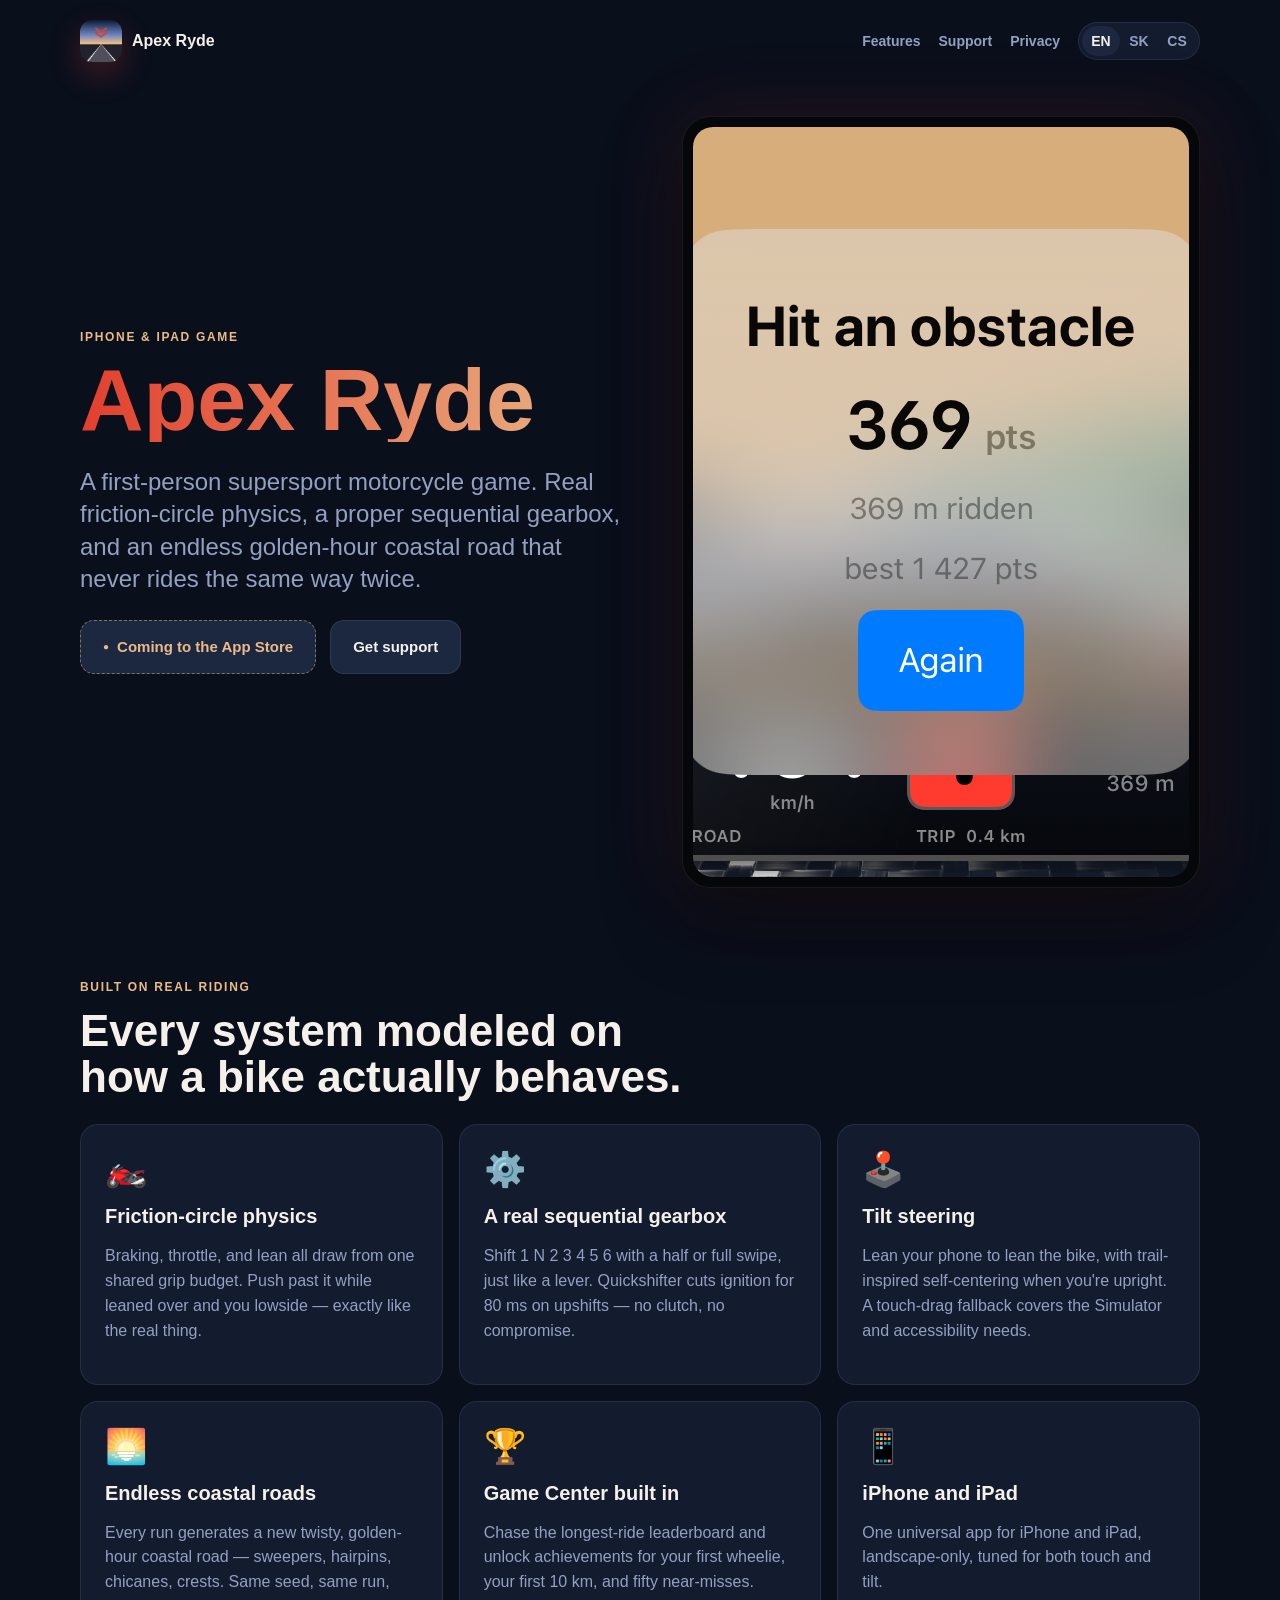
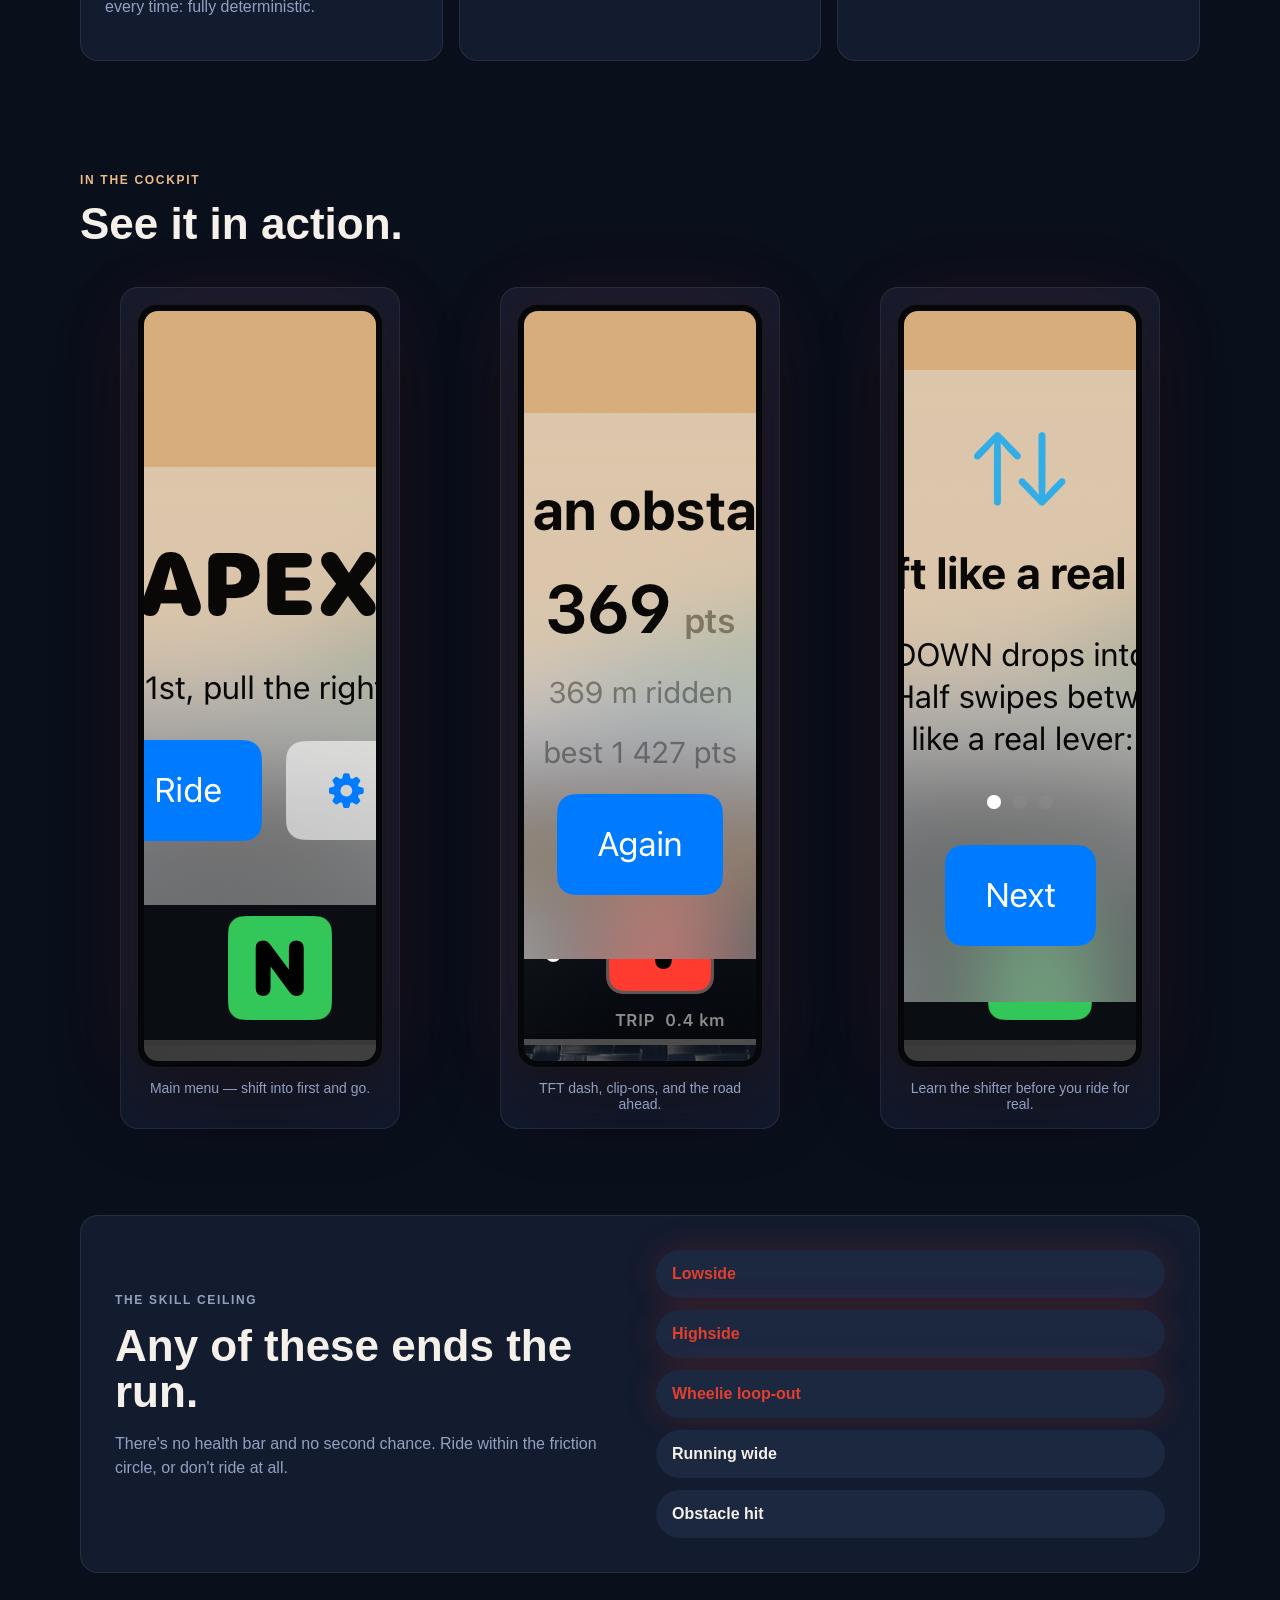
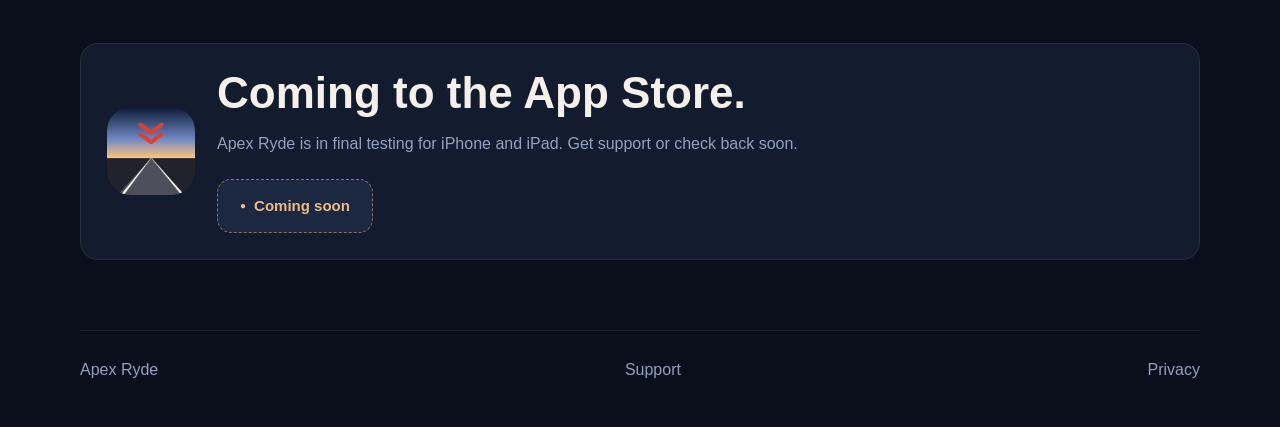
==== index.html @ 5a42903c "Add index.html: Apex Ryde homepage" ====
<!doctype html>
<html lang="en">
  <head>
    <meta charset="utf-8">
    <meta name="viewport" content="width=device-width, initial-scale=1">
    <title>Apex Ryde | First-Person Motorcycle Game for iPhone & iPad</title>
    <meta name="description" content="Apex Ryde is a first-person supersport motorcycle game for iPhone and iPad with real friction-circle physics, a sequential gearbox, tilt steering, and endless procedural coastal roads.">
    <meta name="robots" content="index, follow">
    <meta name="theme-color" content="#0a0f1c">
    <link rel="canonical" href="https://apex-ryde-ios.netlify.app/">
    <meta property="og:site_name" content="Apex Ryde">
    <meta property="og:title" content="Apex Ryde | First-Person Motorcycle Game for iPhone & iPad">
    <meta property="og:description" content="Real friction-circle physics, a sequential gearbox, tilt steering, and endless procedural coastal roads.">
    <meta property="og:type" content="website">
    <meta property="og:url" content="https://apex-ryde-ios.netlify.app/">
    <meta property="og:image" content="https://apex-ryde-ios.netlify.app/assets/og-image.png">
    <meta property="og:image:width" content="1200">
    <meta property="og:image:height" content="630">
    <meta property="og:image:alt" content="Apex Ryde — first-person motorcycle game">
    <meta name="twitter:card" content="summary_large_image">
    <meta name="twitter:title" content="Apex Ryde | First-Person Motorcycle Game for iPhone & iPad">
    <meta name="twitter:description" content="Real friction-circle physics, a sequential gearbox, tilt steering, and endless procedural coastal roads.">
    <meta name="twitter:image" content="https://apex-ryde-ios.netlify.app/assets/og-image.png">
    <link rel="icon" href="assets/icon.png">
    <link rel="apple-touch-icon" href="assets/icon.png">
    <link rel="stylesheet" href="styles.css">
    <script type="application/ld+json">
      {
        "@context": "https://schema.org",
        "@type": "SoftwareApplication",
        "name": "Apex Ryde",
        "applicationCategory": "GameApplication",
        "operatingSystem": "iOS",
        "description": "Apex Ryde is a first-person supersport motorcycle game for iPhone and iPad with real friction-circle physics, a sequential gearbox, tilt steering, and endless procedural coastal roads.",
        "image": "https://apex-ryde-ios.netlify.app/assets/icon.png",
        "url": "https://apex-ryde-ios.netlify.app/"
      }
    </script>
    <!--
      Once Apex Ryde ships on the App Store, add an "offers" block above with
      the real numeric app id, e.g.:
      "offers": { "@type": "Offer", "url": "https://apps.apple.com/app/idXXXXXXXXX", "price": "0", "priceCurrency": "USD" }
      and swap the "Coming to the App Store" badges below for real <a> links
      to that same URL.
    -->
  </head>
  <body data-page="home">
    <header class="site-header">
      <a aria-label="Apex Ryde home" class="brand" href="/">
        <img src="assets/icon.png" alt="" class="brand-icon">
        <span>Apex Ryde</span>
      </a>
      <nav class="nav" aria-label="Main navigation">
        <a href="#features" data-i18n="nav.features">Features</a>
        <a data-i18n="nav.support" href="/support">Support</a>
        <a data-i18n="nav.privacy" href="/privacy">Privacy</a>
        <div class="language-switch" aria-label="Language">
          <button type="button" data-lang="en">EN</button>
          <button type="button" data-lang="sk">SK</button>
          <button type="button" data-lang="cs">CS</button>
        </div>
      </nav>
    </header>

    <main>
      <section class="hero">
        <div class="hero-copy">
          <p class="eyebrow" data-i18n="hero.eyebrow">iPhone & iPad game</p>
          <h1 data-i18n="hero.title">Apex Ryde</h1>
          <p class="hero-text" data-i18n="hero.text">A first-person supersport motorcycle game. Real friction-circle physics, a proper sequential gearbox, and an endless golden-hour coastal road that never rides the same way twice.</p>
          <div class="hero-actions">
            <span class="button badge pending" data-i18n="hero.cta" aria-disabled="true">Coming to the App Store</span>
            <a class="button secondary" data-i18n="hero.support" href="/support">Get support</a>
          </div>
        </div>
        <figure class="device-frame">
          <img src="assets/screenshots/riding.png" alt="First-person cockpit view of Apex Ryde: TFT dash, clip-on handlebars, and a twisty golden-hour coastal road ahead." width="1334" height="750" loading="eager">
        </figure>
      </section>

      <section id="features" class="section">
        <div class="section-heading">
          <p class="eyebrow" data-i18n="features.eyebrow">Built on real riding</p>
          <h2 data-i18n="features.title">Every system modeled on how a bike actually behaves.</h2>
        </div>
        <div class="feature-grid">
          <article class="feature-card">
            <span class="feature-icon" aria-hidden="true">🏍️</span>
            <h3 data-i18n="features.physics.title">Friction-circle physics</h3>
            <p data-i18n="features.physics.text">Braking, throttle, and lean all draw from one shared grip budget. Push past it while leaned over and you lowside — exactly like the real thing.</p>
          </article>
          <article class="feature-card">
            <span class="feature-icon" aria-hidden="true">⚙️</span>
            <h3 data-i18n="features.gearbox.title">A real sequential gearbox</h3>
            <p data-i18n="features.gearbox.text">Shift 1 N 2 3 4 5 6 with a half or full swipe, just like a lever. Quickshifter cuts ignition for 80 ms on upshifts — no clutch, no compromise.</p>
          </article>
          <article class="feature-card">
            <span class="feature-icon" aria-hidden="true">🕹️</span>
            <h3 data-i18n="features.steering.title">Tilt steering</h3>
            <p data-i18n="features.steering.text">Lean your phone to lean the bike, with trail-inspired self-centering when you're upright. A touch-drag fallback covers the Simulator and accessibility needs.</p>
          </article>
          <article class="feature-card">
            <span class="feature-icon" aria-hidden="true">🌅</span>
            <h3 data-i18n="features.roads.title">Endless coastal roads</h3>
            <p data-i18n="features.roads.text">Every run generates a new twisty, golden-hour coastal road — sweepers, hairpins, chicanes, crests. Same seed, same run, every time: fully deterministic.</p>
          </article>
          <article class="feature-card">
            <span class="feature-icon" aria-hidden="true">🏆</span>
            <h3 data-i18n="features.gamecenter.title">Game Center built in</h3>
            <p data-i18n="features.gamecenter.text">Chase the longest-ride leaderboard and unlock achievements for your first wheelie, your first 10 km, and fifty near-misses.</p>
          </article>
          <article class="feature-card">
            <span class="feature-icon" aria-hidden="true">📱</span>
            <h3 data-i18n="features.universal.title">iPhone and iPad</h3>
            <p data-i18n="features.universal.text">One universal app for iPhone and iPad, landscape-only, tuned for both touch and tilt.</p>
          </article>
        </div>
      </section>

      <section id="screenshots" class="section">
        <div class="section-heading">
          <p class="eyebrow" data-i18n="gallery.eyebrow">In the cockpit</p>
          <h2 data-i18n="gallery.title">See it in action.</h2>
        </div>
        <div class="gallery-grid">
          <figure class="gallery-card">
            <div class="device-frame">
              <img src="assets/screenshots/menu.png" alt="Apex Ryde main menu overlaying the cockpit, with a Ride button and a shift-into-first tutorial hint." width="1334" height="750" loading="lazy">
            </div>
            <figcaption data-i18n="gallery.menu.caption">Main menu — shift into first and go.</figcaption>
          </figure>
          <figure class="gallery-card">
            <div class="device-frame">
              <img src="assets/screenshots/riding.png" alt="Crash summary screen showing distance ridden and best score, over the cockpit and coastal road." width="1334" height="750" loading="lazy">
            </div>
            <figcaption data-i18n="gallery.riding.caption">TFT dash, clip-ons, and the road ahead.</figcaption>
          </figure>
          <figure class="gallery-card">
            <div class="device-frame">
              <img src="assets/screenshots/tutorial.png" alt="In-game tutorial explaining the sequential shifter: full swipe changes gear, half swipe finds neutral." width="1334" height="750" loading="lazy">
            </div>
            <figcaption data-i18n="gallery.tutorial.caption">Learn the shifter before you ride for real.</figcaption>
          </figure>
        </div>
      </section>

      <section class="split-section">
        <div>
          <p class="eyebrow" data-i18n="skill.eyebrow">The skill ceiling</p>
          <h2 data-i18n="skill.title">Any of these ends the run.</h2>
          <p data-i18n="skill.text">There's no health bar and no second chance. Ride within the friction circle, or don't ride at all.</p>
        </div>
        <div class="tag-list">
          <span class="tag severe" data-i18n="skill.lowside">Lowside</span>
          <span class="tag severe" data-i18n="skill.highside">Highside</span>
          <span class="tag severe" data-i18n="skill.loopout">Wheelie loop-out</span>
          <span class="tag" data-i18n="skill.wide">Running wide</span>
          <span class="tag" data-i18n="skill.obstacle">Obstacle hit</span>
        </div>
      </section>

      <section id="download" class="download">
        <img src="assets/icon.png" alt="" class="download-icon">
        <div>
          <h2 data-i18n="download.title">Coming to the App Store.</h2>
          <p data-i18n="download.text">Apex Ryde is in final testing for iPhone and iPad. Get support or check back soon.</p>
          <span class="button badge pending inline-button" data-i18n="download.button" aria-disabled="true">Coming soon</span>
        </div>
      </section>
    </main>

    <footer class="footer">
      <span>Apex Ryde</span>
      <a data-i18n="footer.support" href="/support">Support</a>
      <a data-i18n="footer.privacy" href="/privacy">Privacy</a>
    </footer>

    <script src="script.js"></script>
  </body>
</html>
---- styles.css ----
:root {
  color-scheme: dark;
  --bg: #0a0f1c;
  --surface: #131b2e;
  --surface-high: #1c2740;
  --text: #f5f1ea;
  --muted: #93a0c2;
  --accent: #e23f2e;
  --gold: #eabb89;
  --asphalt: #4e4f5a;
  --line: rgba(255, 255, 255, 0.08);
  --radius: 18px;
  font-family: -apple-system, BlinkMacSystemFont, "SF Pro Text", "Segoe UI", Roboto, Helvetica, Arial, sans-serif;
}

* {
  box-sizing: border-box;
}

html {
  scroll-behavior: smooth;
}

body {
  margin: 0;
  background: var(--bg);
  color: var(--text);
  min-height: 100vh;
}

a {
  color: inherit;
  text-decoration: none;
}

img {
  max-width: 100%;
  display: block;
}

.site-header {
  width: min(1120px, calc(100% - 32px));
  margin: 0 auto;
  padding: 20px 0;
  display: flex;
  align-items: center;
  justify-content: space-between;
  gap: 20px;
}

.brand {
  display: inline-flex;
  align-items: center;
  gap: 10px;
  font-weight: 800;
}

.brand-icon {
  width: 42px;
  height: 42px;
  border-radius: 12px;
  box-shadow: 0 12px 30px rgba(226, 63, 46, 0.25);
}

.nav {
  display: flex;
  align-items: center;
  gap: 18px;
  color: var(--muted);
  font-size: 14px;
  font-weight: 700;
}

.nav a:hover {
  color: var(--text);
}

.language-switch {
  display: inline-flex;
  background: var(--surface);
  border: 1px solid var(--line);
  border-radius: 999px;
  padding: 3px;
}

.language-switch button {
  width: 38px;
  height: 30px;
  border: 0;
  border-radius: 999px;
  background: transparent;
  color: var(--muted);
  font: inherit;
  cursor: pointer;
}

.language-switch button.active {
  background: var(--surface-high);
  color: var(--text);
}

.hero {
  width: min(1120px, calc(100% - 32px));
  margin: 0 auto;
  display: grid;
  grid-template-columns: minmax(0, 1fr) minmax(360px, 0.95fr);
  align-items: center;
  gap: 56px;
  padding: 18px 0 34px;
}

.eyebrow {
  margin: 0 0 14px;
  color: var(--gold);
  font-size: 12px;
  font-weight: 900;
  letter-spacing: 0.14em;
  text-transform: uppercase;
}

.hero-copy h1,
.support-hero h1 {
  margin: 0;
  font-size: clamp(48px, 9vw, 88px);
  line-height: 0.95;
  background: linear-gradient(90deg, var(--accent), var(--gold));
  color: transparent;
  background-clip: text;
  -webkit-background-clip: text;
}

.hero-text,
.support-hero p {
  color: var(--muted);
  font-size: clamp(18px, 2.6vw, 24px);
  line-height: 1.35;
  max-width: 560px;
}

.hero-actions {
  display: flex;
  gap: 14px;
  flex-wrap: wrap;
  margin-top: 22px;
}

.button {
  display: inline-flex;
  align-items: center;
  justify-content: center;
  min-height: 54px;
  padding: 0 22px;
  border-radius: 14px;
  font-weight: 900;
  font-size: 15px;
}

.button.primary {
  background: var(--accent);
  color: white;
}

.button.secondary {
  background: var(--surface-high);
  color: var(--text);
  border: 1px solid var(--line);
}

.badge.pending {
  background: var(--surface-high);
  color: var(--gold);
  border: 1px dashed rgba(234, 187, 137, 0.5);
  cursor: default;
}

.badge.pending::before {
  content: "●";
  margin-right: 8px;
  font-size: 10px;
  color: var(--gold);
}

.inline-button {
  margin-top: 6px;
}

.device-frame {
  border: 1px solid var(--line);
  border-radius: 28px;
  padding: 10px;
  background: #05070a;
  box-shadow: 0 30px 80px rgba(0, 0, 0, 0.45), 0 0 80px rgba(226, 63, 46, 0.14);
}

.device-frame img {
  border-radius: 20px;
  width: 100%;
  aspect-ratio: 16 / 9;
  object-fit: cover;
}

.hero .device-frame {
  justify-self: center;
  width: 100%;
}

.section {
  width: min(1120px, calc(100% - 32px));
  margin: 0 auto;
  padding: 42px 0 70px;
}

.section-heading {
  max-width: 640px;
  margin-bottom: 24px;
}

h2 {
  margin: 0 0 12px;
  font-size: clamp(28px, 5vw, 44px);
  line-height: 1.05;
}

.feature-grid {
  display: grid;
  grid-template-columns: repeat(3, 1fr);
  gap: 16px;
}

.feature-card,
.support-card,
.gallery-card {
  background: var(--surface);
  border: 1px solid var(--line);
  border-radius: var(--radius);
}

.feature-card {
  padding: 24px;
}

.feature-icon {
  font-size: 34px;
}

.feature-card h3,
.support-card h2 {
  margin: 16px 0 8px;
  font-size: 20px;
}

.feature-card p,
.support-card p,
.split-section p,
.download p,
.faq p {
  color: var(--muted);
  line-height: 1.55;
}

.gallery-grid {
  display: grid;
  grid-template-columns: repeat(3, 1fr);
  gap: 20px;
}

.gallery-card {
  padding: 16px;
}

.gallery-card .device-frame {
  padding: 6px;
  border-radius: 20px;
}

.gallery-card .device-frame img {
  border-radius: 14px;
}

.gallery-card figcaption {
  margin-top: 12px;
  color: var(--muted);
  font-size: 14px;
  text-align: center;
}

.split-section {
  width: min(1120px, calc(100% - 32px));
  margin: 0 auto 70px;
  display: grid;
  grid-template-columns: 1fr 1fr;
  align-items: center;
  gap: 32px;
  padding: 34px;
  background: var(--surface);
  border: 1px solid var(--line);
  border-radius: var(--radius);
}

.tag-list {
  display: grid;
  gap: 12px;
}

.tag {
  min-height: 48px;
  padding: 12px 16px;
  font-weight: 800;
  background: var(--surface-high);
  border-radius: 999px;
  color: var(--text);
  display: flex;
  align-items: center;
}

.tag.severe {
  color: var(--accent);
  box-shadow: 0 0 34px rgba(226, 63, 46, 0.18);
}

.download {
  width: min(1120px, calc(100% - 32px));
  margin: 0 auto 70px;
  display: flex;
  align-items: center;
  gap: 22px;
  padding: 26px;
  background: var(--surface);
  border: 1px solid var(--line);
  border-radius: var(--radius);
}

.download-icon {
  width: 88px;
  height: 88px;
  border-radius: 24px;
}

.footer {
  width: min(1120px, calc(100% - 32px));
  margin: 0 auto;
  padding: 30px 0 48px;
  color: var(--muted);
  display: flex;
  justify-content: space-between;
  gap: 16px;
  border-top: 1px solid var(--line);
}

.support-main {
  width: min(1120px, calc(100% - 32px));
  margin: 0 auto;
  padding: 40px 0 70px;
}

.support-hero {
  max-width: 760px;
  margin-bottom: 28px;
}

.support-grid {
  display: grid;
  grid-template-columns: repeat(2, 1fr);
  gap: 16px;
  margin-bottom: 22px;
}

.support-card {
  padding: 24px;
}

.note {
  font-size: 13px;
}

.faq {
  padding: 24px;
  background: var(--surface);
  border: 1px solid var(--line);
  border-radius: var(--radius);
}

details {
  border-top: 1px solid var(--line);
  padding: 18px 0;
}

details:first-of-type {
  border-top: 0;
}

summary {
  cursor: pointer;
  font-weight: 850;
}

@media (max-width: 820px) {
  .site-header,
  .download {
    flex-direction: column;
    align-items: flex-start;
  }

  .nav {
    width: 100%;
    flex-wrap: wrap;
    justify-content: space-between;
  }

  .hero,
  .split-section,
  .feature-grid,
  .gallery-grid,
  .support-grid {
    grid-template-columns: 1fr;
  }

  .hero {
    padding-top: 34px;
    gap: 28px;
  }
}

@media (max-width: 480px) {
  .hero-actions,
  .button {
    width: 100%;
  }
}
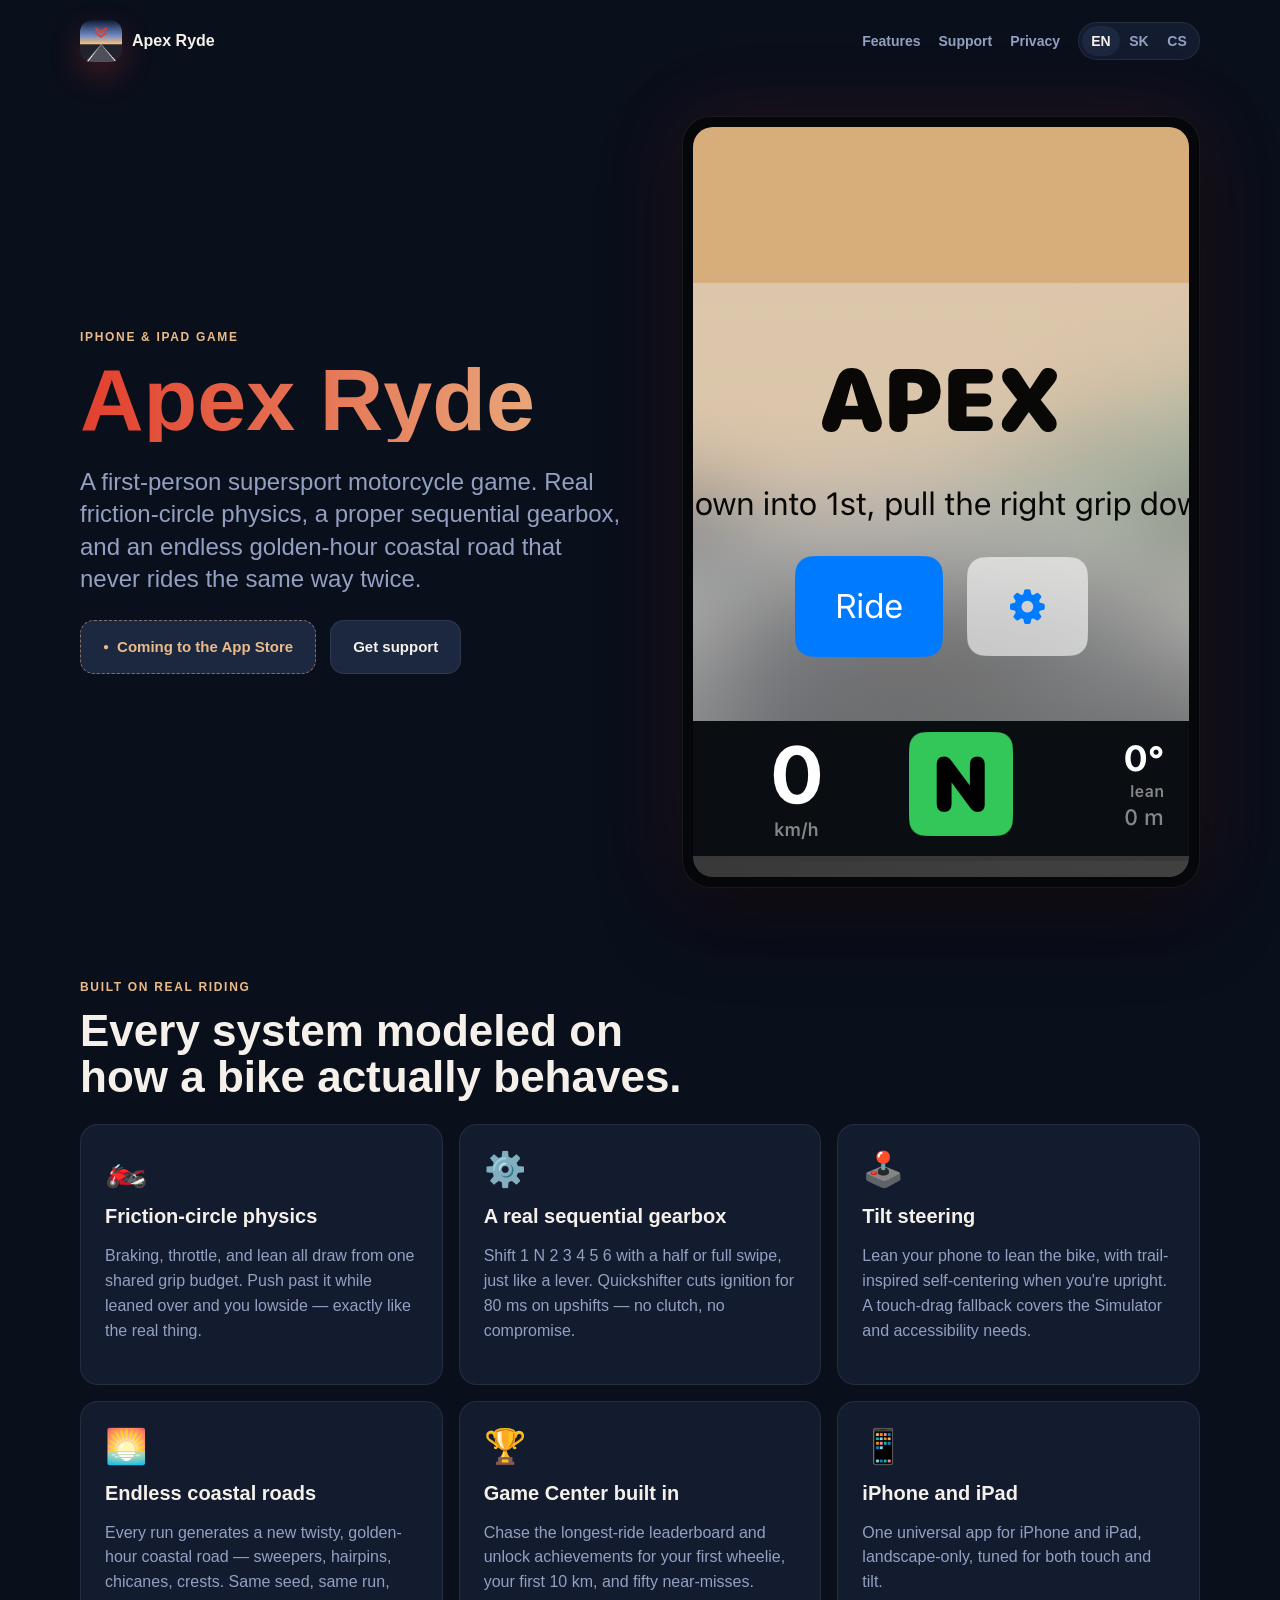
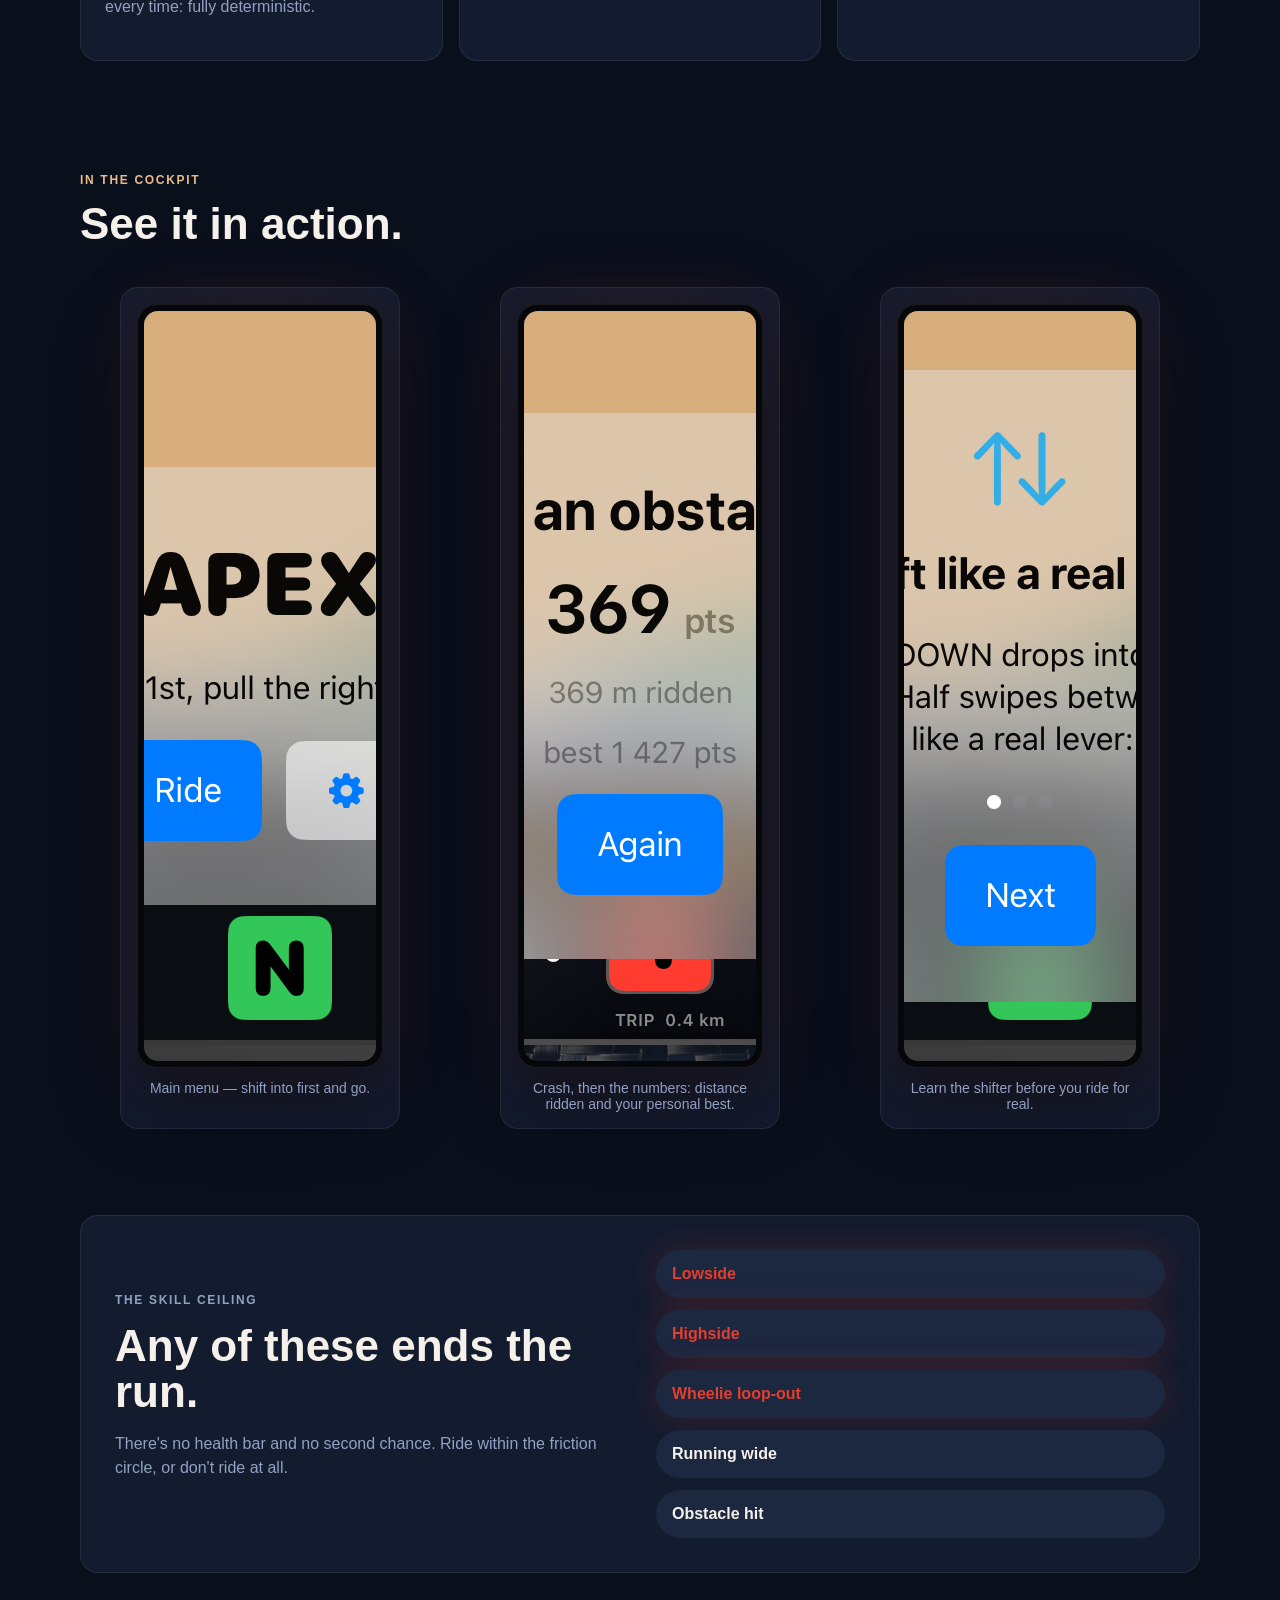
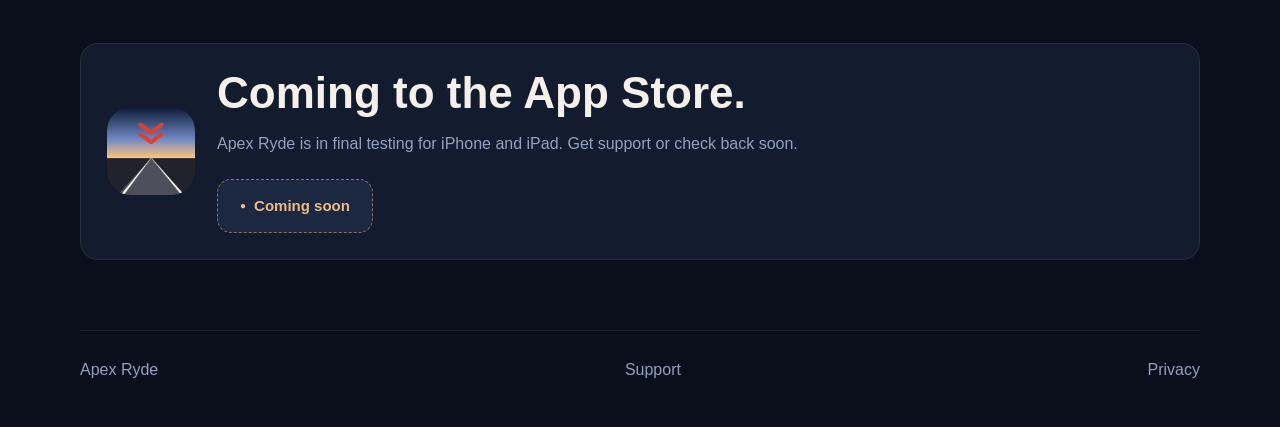
==== commit 5363fe05: "Address final review: fix crash-screen hero/OG image, tighten CSP and URLs Review found riding.png (" ====
--- a/index.html
+++ b/index.html
@@ -21,6 +21,7 @@
     <meta name="twitter:title" content="Apex Ryde | First-Person Motorcycle Game for iPhone & iPad">
     <meta name="twitter:description" content="Real friction-circle physics, a sequential gearbox, tilt steering, and endless procedural coastal roads.">
     <meta name="twitter:image" content="https://apex-ryde-ios.netlify.app/assets/og-image.png">
+    <meta name="twitter:image:alt" content="Apex Ryde — first-person motorcycle game">
     <link rel="icon" href="assets/icon.png">
     <link rel="apple-touch-icon" href="assets/icon.png">
     <link rel="stylesheet" href="styles.css">
@@ -54,7 +55,7 @@
         <a href="#features" data-i18n="nav.features">Features</a>
         <a data-i18n="nav.support" href="/support">Support</a>
         <a data-i18n="nav.privacy" href="/privacy">Privacy</a>
-        <div class="language-switch" aria-label="Language">
+        <div class="language-switch" role="group" aria-label="Language">
           <button type="button" data-lang="en">EN</button>
           <button type="button" data-lang="sk">SK</button>
           <button type="button" data-lang="cs">CS</button>
@@ -69,12 +70,12 @@
           <h1 data-i18n="hero.title">Apex Ryde</h1>
           <p class="hero-text" data-i18n="hero.text">A first-person supersport motorcycle game. Real friction-circle physics, a proper sequential gearbox, and an endless golden-hour coastal road that never rides the same way twice.</p>
           <div class="hero-actions">
-            <span class="button badge pending" data-i18n="hero.cta" aria-disabled="true">Coming to the App Store</span>
+            <span class="button badge pending" data-i18n="hero.cta">Coming to the App Store</span>
             <a class="button secondary" data-i18n="hero.support" href="/support">Get support</a>
           </div>
         </div>
         <figure class="device-frame">
-          <img src="assets/screenshots/riding.png" alt="First-person cockpit view of Apex Ryde: TFT dash, clip-on handlebars, and a twisty golden-hour coastal road ahead." width="1334" height="750" loading="eager">
+          <img src="assets/screenshots/menu.png" alt="Apex Ryde main menu over the cockpit: the APEX wordmark, a Ride button, and a shift-into-first tutorial hint, framed by a golden-hour coastal road." width="1334" height="750" loading="eager">
         </figure>
       </section>
 
@@ -164,7 +165,7 @@
         <div>
           <h2 data-i18n="download.title">Coming to the App Store.</h2>
           <p data-i18n="download.text">Apex Ryde is in final testing for iPhone and iPad. Get support or check back soon.</p>
-          <span class="button badge pending inline-button" data-i18n="download.button" aria-disabled="true">Coming soon</span>
+          <span class="button badge pending inline-button" data-i18n="download.button">Coming soon</span>
         </div>
       </section>
     </main>
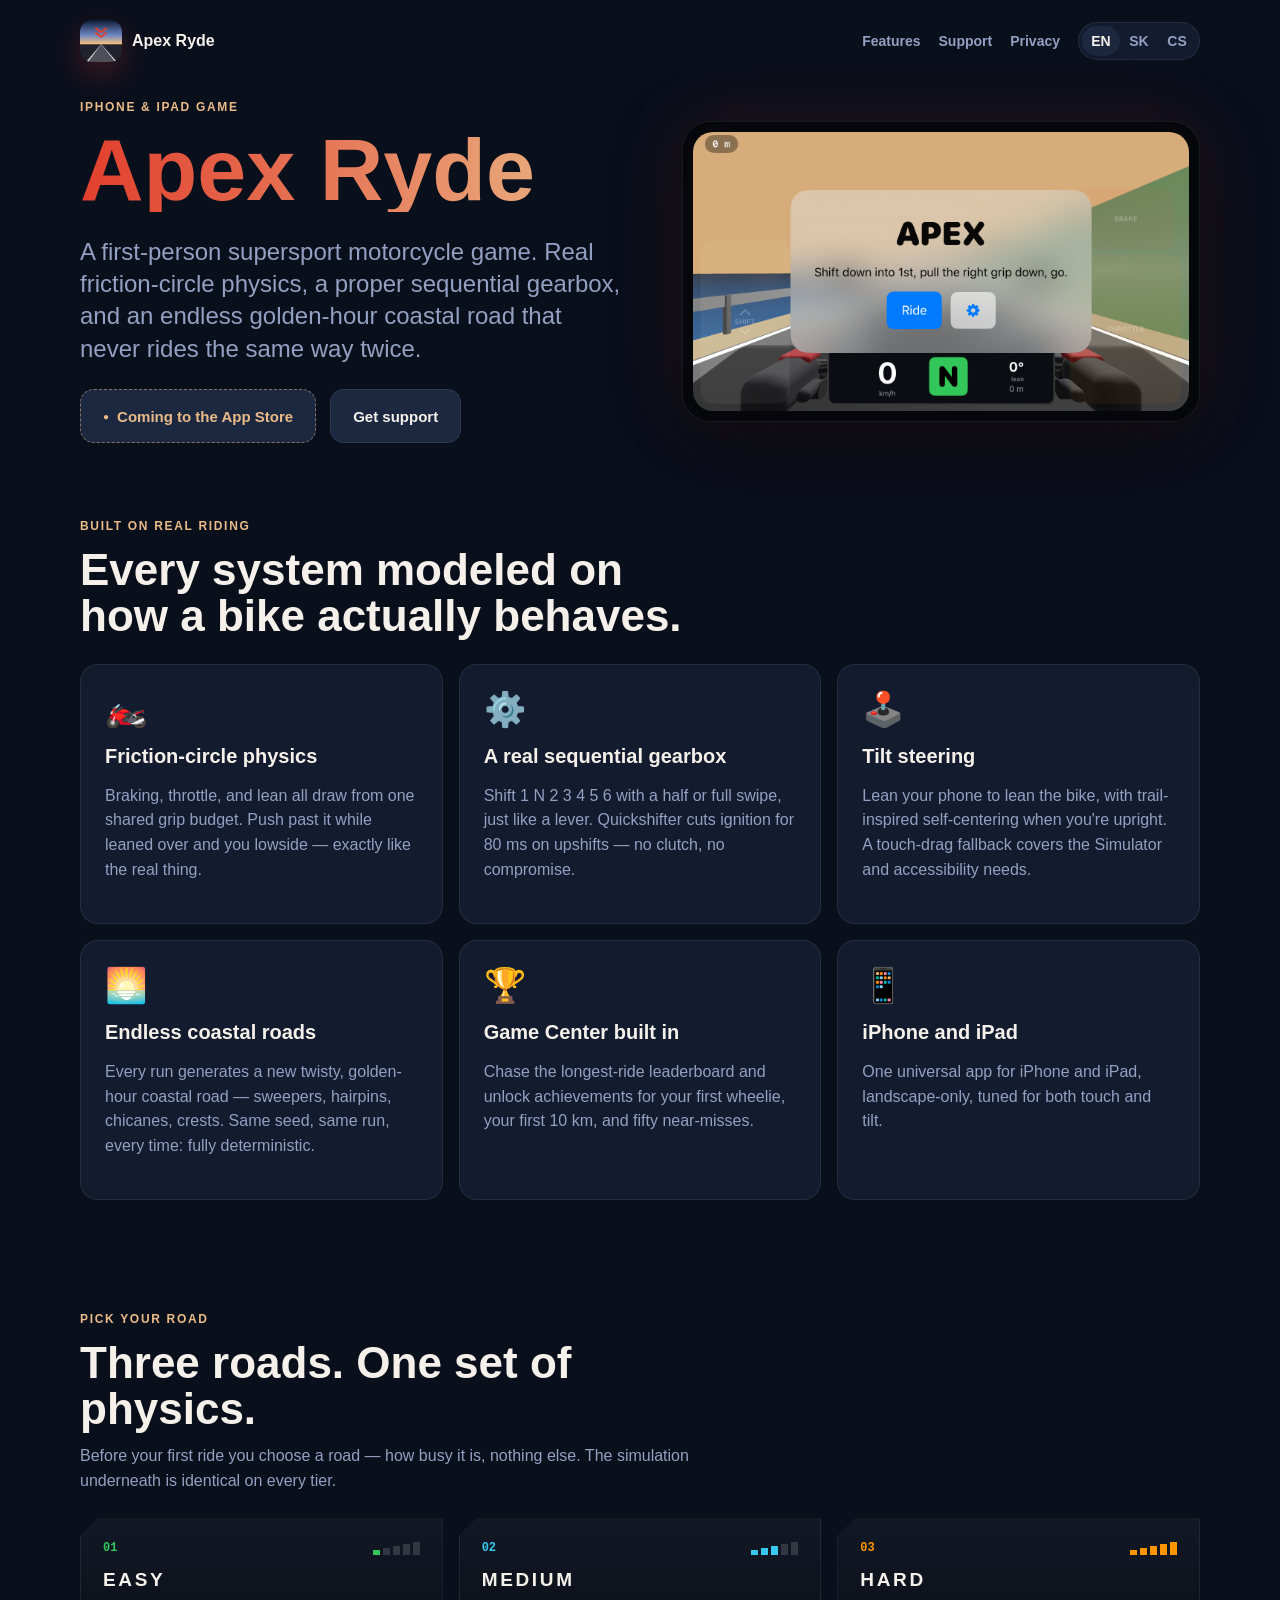
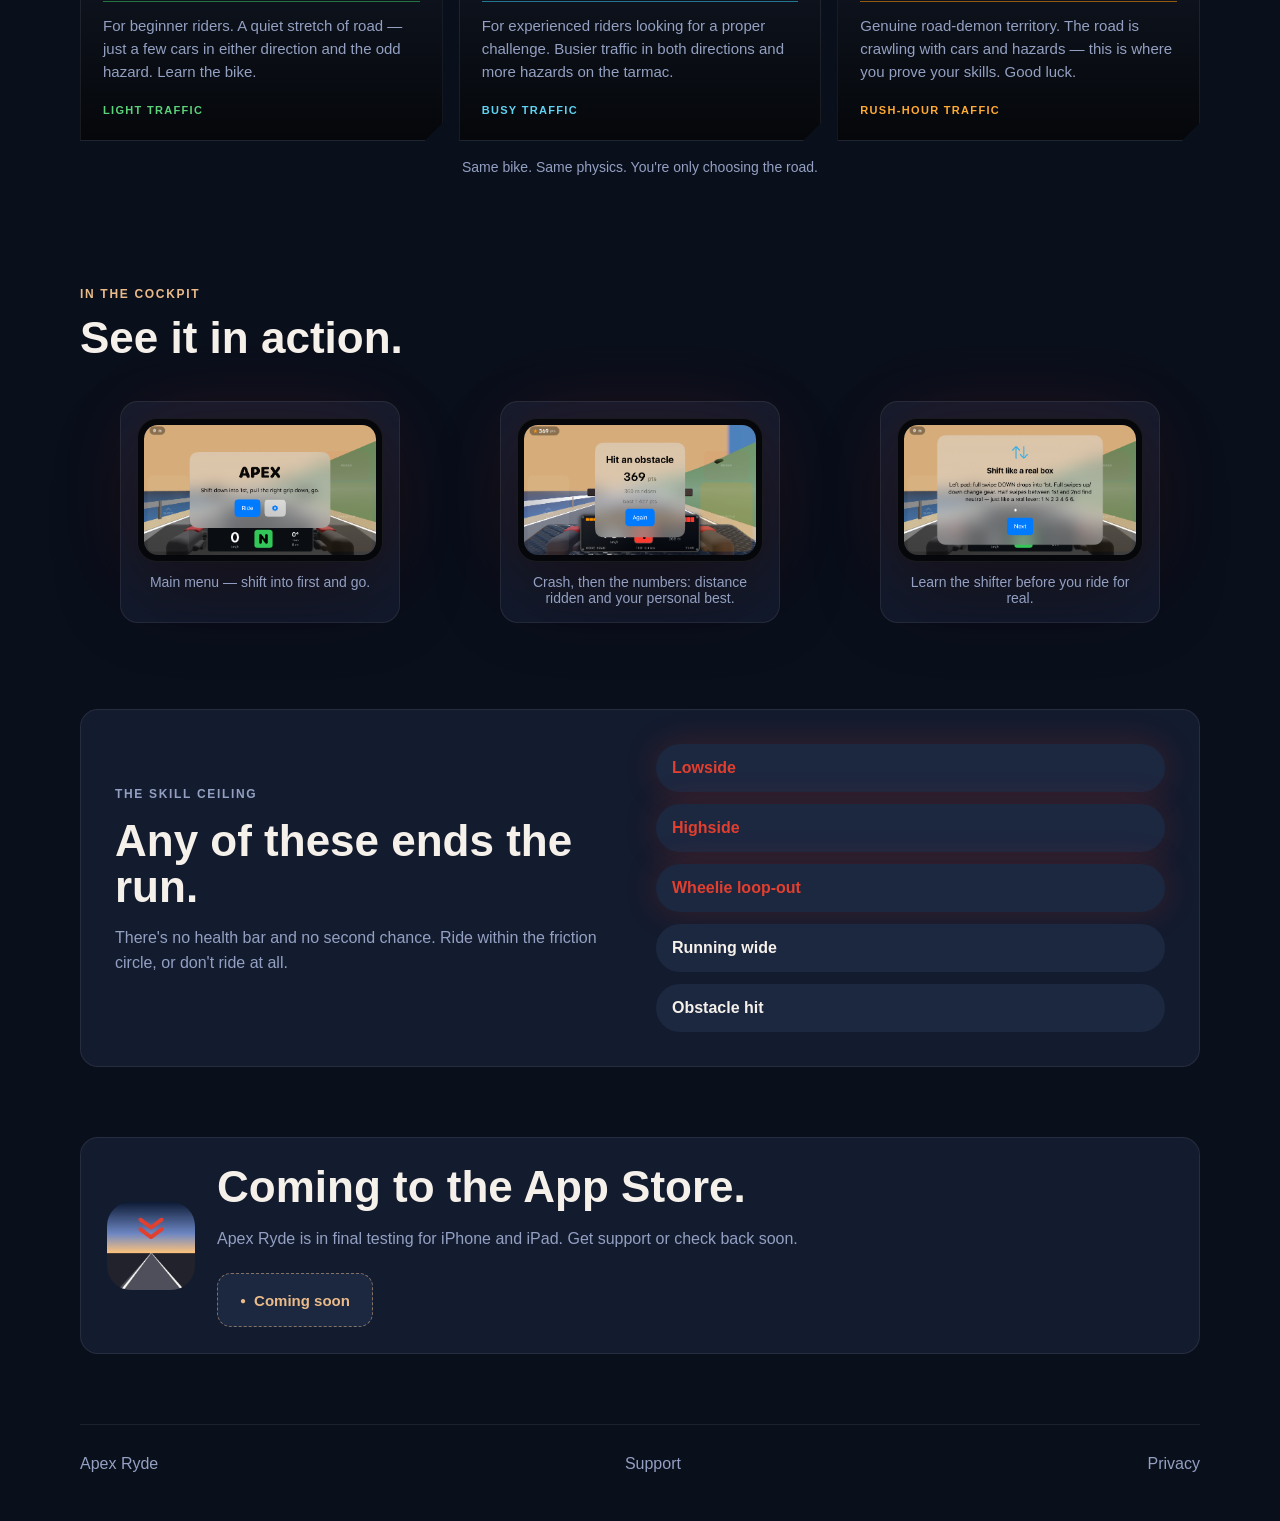
==== commit c75894bb: "Add difficulty tiers section mirroring the in-game road select New #difficulty section between featu" ====
--- a/index.html
+++ b/index.html
@@ -118,6 +118,44 @@
         </div>
       </section>
 
+      <section id="difficulty" class="section">
+        <div class="section-heading">
+          <p class="eyebrow" data-i18n="difficulty.eyebrow">Pick your road</p>
+          <h2 data-i18n="difficulty.title">Three roads. One set of physics.</h2>
+          <p class="section-sub" data-i18n="difficulty.text">Before your first ride you choose a road — how busy it is, nothing else. The simulation underneath is identical on every tier.</p>
+        </div>
+        <div class="difficulty-grid">
+          <article class="difficulty-card easy">
+            <div class="difficulty-top">
+              <span class="difficulty-code">01</span>
+              <span class="difficulty-pips" aria-hidden="true"><i class="on"></i><i></i><i></i><i></i><i></i></span>
+            </div>
+            <h3 data-i18n="difficulty.easy.title">Easy</h3>
+            <p data-i18n="difficulty.easy.text">For beginner riders. A quiet stretch of road — just a few cars in either direction and the odd hazard. Learn the bike.</p>
+            <span class="difficulty-traffic" data-i18n="difficulty.easy.traffic">Light traffic</span>
+          </article>
+          <article class="difficulty-card medium">
+            <div class="difficulty-top">
+              <span class="difficulty-code">02</span>
+              <span class="difficulty-pips" aria-hidden="true"><i class="on"></i><i class="on"></i><i class="on"></i><i></i><i></i></span>
+            </div>
+            <h3 data-i18n="difficulty.medium.title">Medium</h3>
+            <p data-i18n="difficulty.medium.text">For experienced riders looking for a proper challenge. Busier traffic in both directions and more hazards on the tarmac.</p>
+            <span class="difficulty-traffic" data-i18n="difficulty.medium.traffic">Busy traffic</span>
+          </article>
+          <article class="difficulty-card hard">
+            <div class="difficulty-top">
+              <span class="difficulty-code">03</span>
+              <span class="difficulty-pips" aria-hidden="true"><i class="on"></i><i class="on"></i><i class="on"></i><i class="on"></i><i class="on"></i></span>
+            </div>
+            <h3 data-i18n="difficulty.hard.title">Hard</h3>
+            <p data-i18n="difficulty.hard.text">Genuine road-demon territory. The road is crawling with cars and hazards — this is where you prove your skills. Good luck.</p>
+            <span class="difficulty-traffic" data-i18n="difficulty.hard.traffic">Rush-hour traffic</span>
+          </article>
+        </div>
+        <p class="difficulty-footer" data-i18n="difficulty.footer">Same bike. Same physics. You're only choosing the road.</p>
+      </section>
+
       <section id="screenshots" class="section">
         <div class="section-heading">
           <p class="eyebrow" data-i18n="gallery.eyebrow">In the cockpit</p>
--- a/styles.css
+++ b/styles.css
@@ -195,6 +195,7 @@
 .device-frame img {
   border-radius: 20px;
   width: 100%;
+  height: auto;
   aspect-ratio: 16 / 9;
   object-fit: cover;
 }
@@ -256,6 +257,102 @@
 .faq p {
   color: var(--muted);
   line-height: 1.55;
+}
+
+.section-sub {
+  margin: 0;
+  color: var(--muted);
+  line-height: 1.55;
+}
+
+/* Difficulty tiers — chamfered plates echoing the in-game road-select
+   screen: dark TFT glass, per-tier accent, rising traffic pips. */
+.difficulty-grid {
+  display: grid;
+  grid-template-columns: repeat(3, 1fr);
+  gap: 16px;
+}
+
+.difficulty-card {
+  --tier: #33c759;
+  position: relative;
+  padding: 22px;
+  background: linear-gradient(180deg, #121826, #05070a);
+  border: 1px solid var(--line);
+  clip-path: polygon(18px 0, 100% 0, 100% calc(100% - 18px), calc(100% - 18px) 100%, 0 100%, 0 18px);
+  transition: border-color 0.2s ease, box-shadow 0.2s ease;
+}
+
+.difficulty-card.medium { --tier: #38c8f0; }
+.difficulty-card.hard { --tier: #ff9500; }
+
+.difficulty-card:hover {
+  border-color: var(--tier);
+  box-shadow: 0 0 34px color-mix(in srgb, var(--tier) 25%, transparent);
+}
+
+.difficulty-top {
+  display: flex;
+  justify-content: space-between;
+  align-items: flex-end;
+}
+
+.difficulty-code {
+  font-family: ui-monospace, "SF Mono", Menlo, monospace;
+  font-size: 12px;
+  font-weight: 700;
+  color: var(--tier);
+}
+
+.difficulty-pips {
+  display: inline-flex;
+  gap: 3px;
+  align-items: flex-end;
+}
+
+.difficulty-pips i {
+  display: block;
+  width: 7px;
+  background: rgba(255, 255, 255, 0.14);
+}
+
+.difficulty-pips i:nth-child(1) { height: 5px; }
+.difficulty-pips i:nth-child(2) { height: 7px; }
+.difficulty-pips i:nth-child(3) { height: 9px; }
+.difficulty-pips i:nth-child(4) { height: 11px; }
+.difficulty-pips i:nth-child(5) { height: 13px; }
+
+.difficulty-pips i.on { background: var(--tier); }
+
+.difficulty-card h3 {
+  margin: 14px 0 12px;
+  font-size: 19px;
+  letter-spacing: 0.14em;
+  text-transform: uppercase;
+  padding-bottom: 10px;
+  border-bottom: 1px solid color-mix(in srgb, var(--tier) 55%, transparent);
+}
+
+.difficulty-card p {
+  margin: 0 0 16px;
+  color: var(--muted);
+  line-height: 1.55;
+  font-size: 15px;
+}
+
+.difficulty-traffic {
+  font-size: 11px;
+  font-weight: 800;
+  letter-spacing: 0.12em;
+  text-transform: uppercase;
+  color: color-mix(in srgb, var(--tier) 80%, white);
+}
+
+.difficulty-footer {
+  margin: 18px 0 0;
+  text-align: center;
+  color: var(--muted);
+  font-size: 14px;
 }
 
 .gallery-grid {
@@ -411,6 +508,7 @@
   .split-section,
   .feature-grid,
   .gallery-grid,
+  .difficulty-grid,
   .support-grid {
     grid-template-columns: 1fr;
   }
